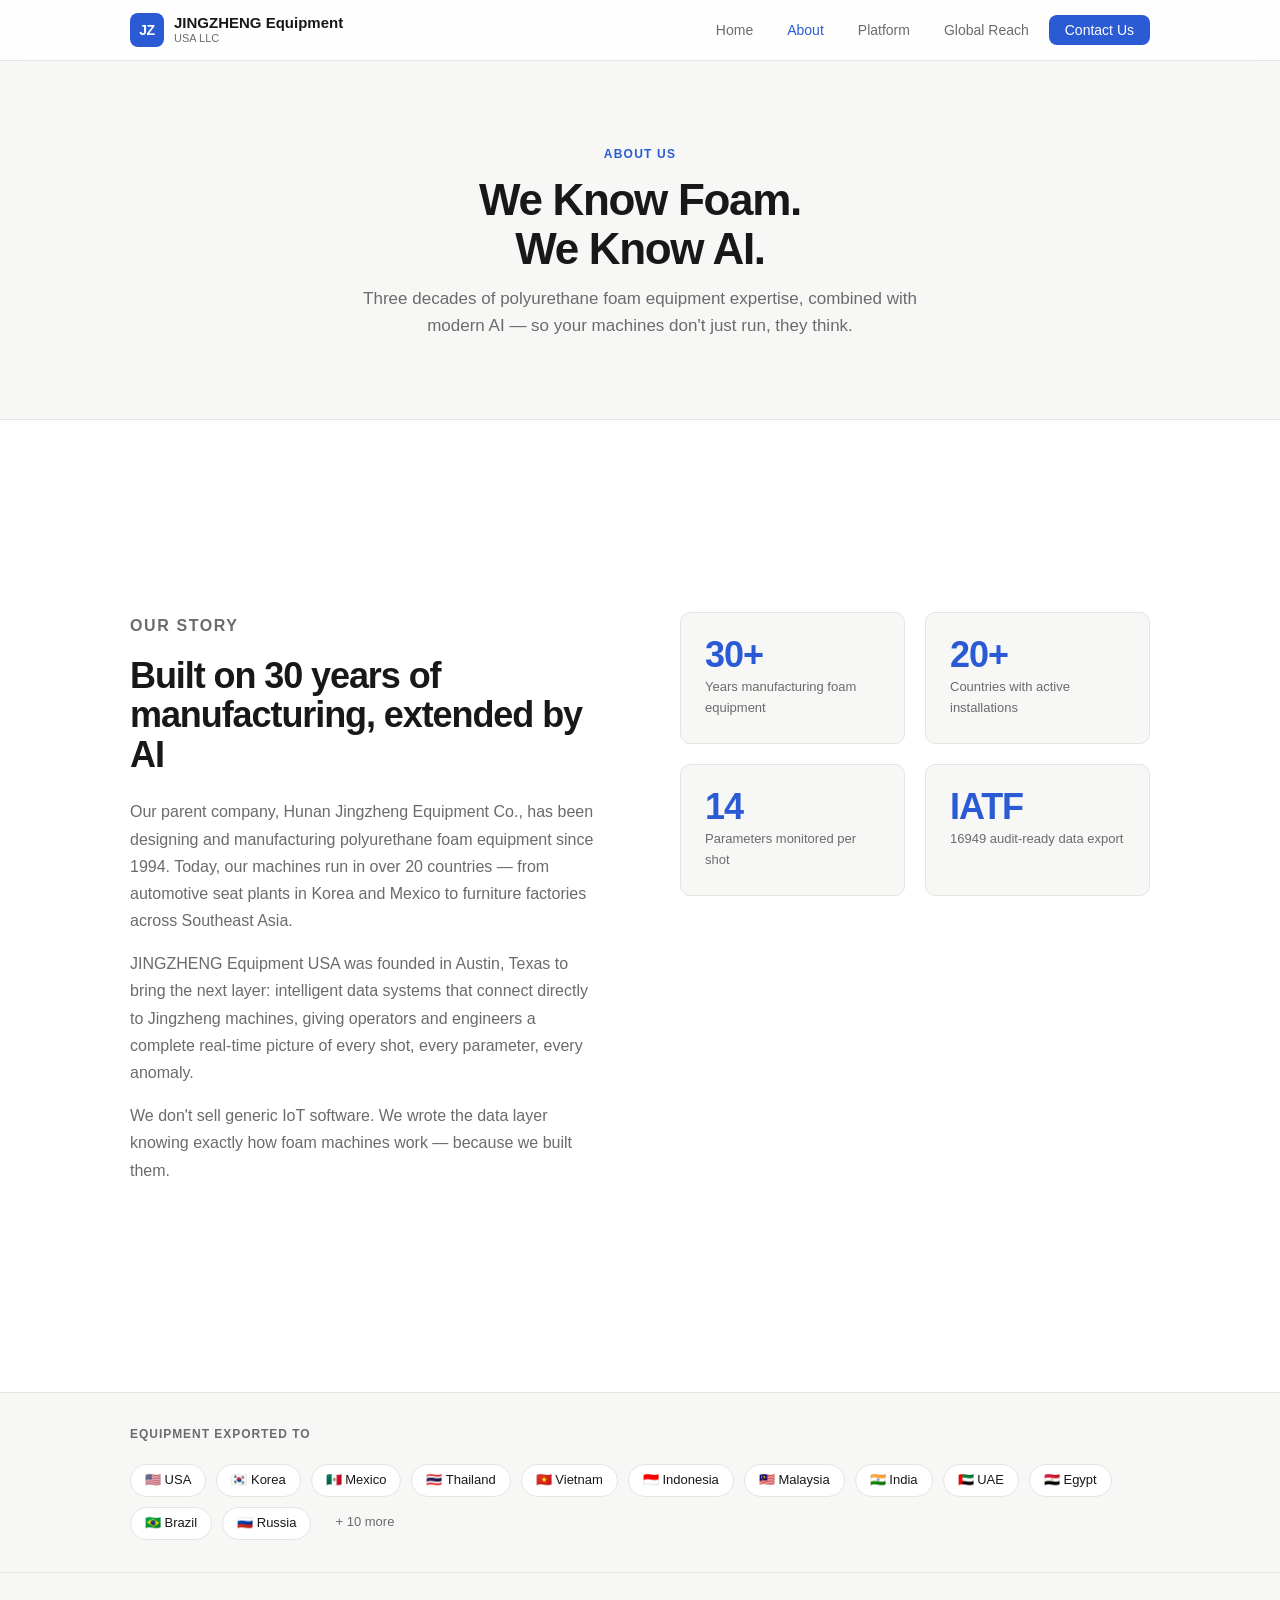
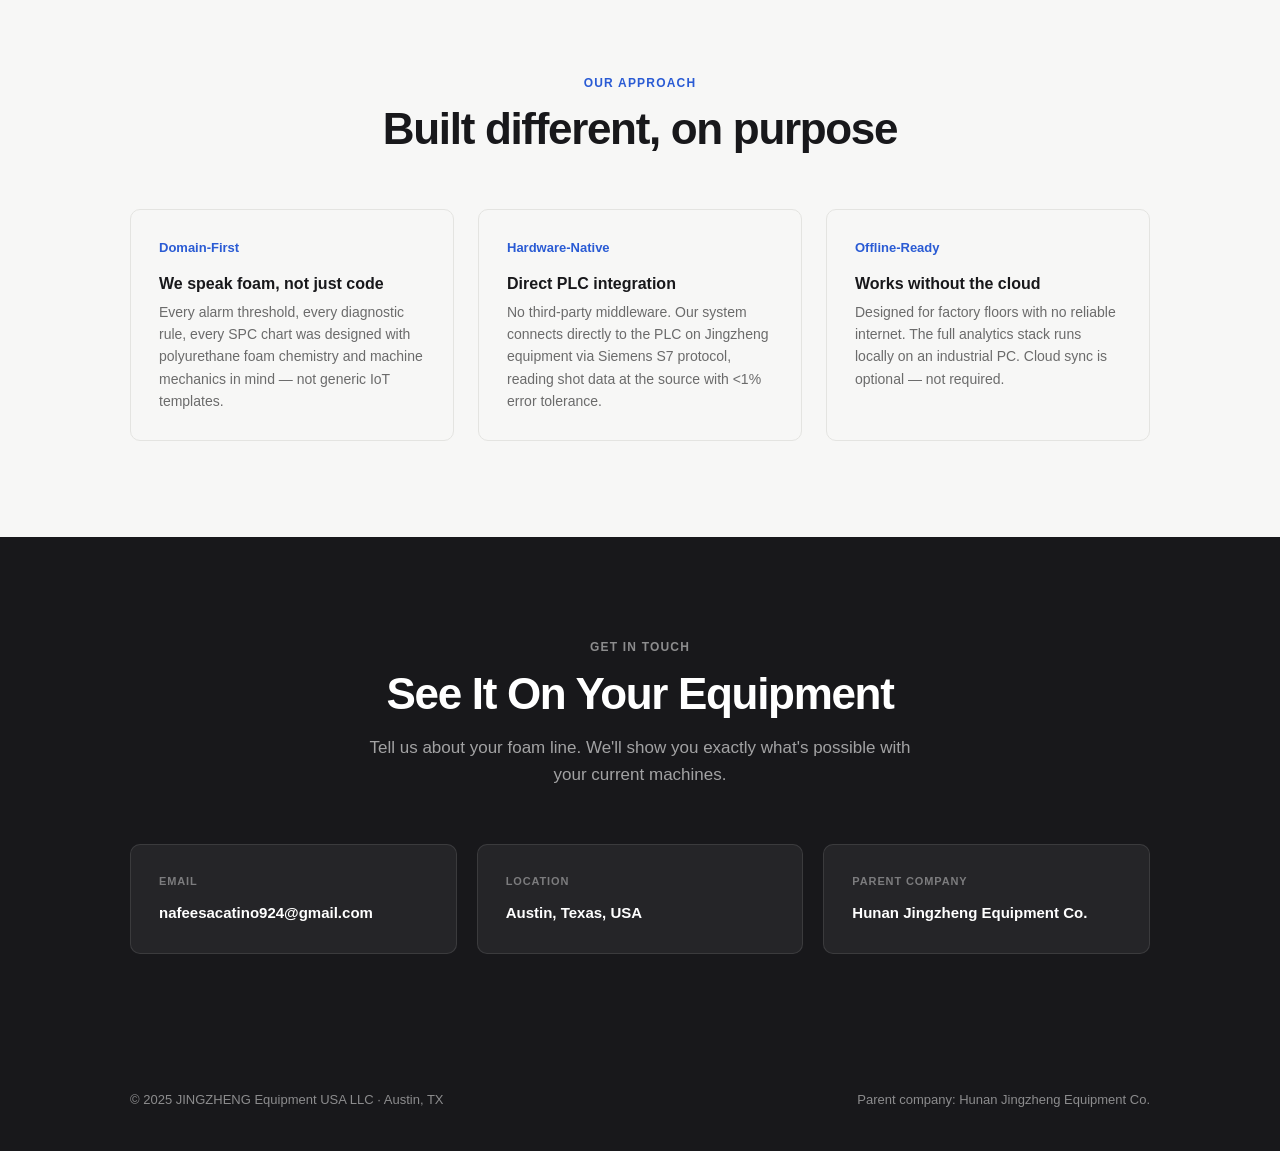
==== about.html @ a117243c "Redesign: 4-page multi-page site with D3 world map, video hero background, separate about/platform/v" ====
<!DOCTYPE html>
<html lang="en">
<head>
<meta charset="UTF-8">
<meta name="viewport" content="width=device-width, initial-scale=1.0">
<title>About — JINGZHENG Equipment USA</title>
<link rel="stylesheet" href="style.css">
<style>
.page-hero {
  padding: 140px 0 80px;
  text-align: center;
  background: var(--surface);
  border-bottom: 1px solid var(--border);
}
.page-hero .section-title { margin-bottom: 12px; }

/* story split */
.story-grid {
  display: grid;
  grid-template-columns: 1fr 1fr;
  gap: 80px;
  align-items: start;
  padding: 96px 0;
}
.story-label { margin-bottom: 8px; }
.story-text p {
  color: var(--text-muted);
  font-size: 16px;
  line-height: 1.7;
  margin-bottom: 16px;
}
.story-stats {
  display: grid;
  grid-template-columns: 1fr 1fr;
  gap: 20px;
}
.stat-card {
  background: var(--surface);
  border: 1px solid var(--border);
  border-radius: var(--radius);
  padding: 24px;
}
.stat-num {
  font-size: 36px;
  font-weight: 800;
  letter-spacing: -.03em;
  color: var(--accent);
  line-height: 1;
  margin-bottom: 4px;
}
.stat-label { font-size: 13px; color: var(--text-muted); }

/* trust strip */
.trust-strip {
  background: var(--surface);
  border-top: 1px solid var(--border);
  border-bottom: 1px solid var(--border);
  padding: 32px 0;
}
.trust-inner {
  max-width: var(--max-w);
  margin: 0 auto;
  padding: 0 40px;
}
.trust-label-text {
  font-size: 12px;
  font-weight: 700;
  letter-spacing: .08em;
  text-transform: uppercase;
  color: var(--text-muted);
  margin-bottom: 20px;
}
.trust-countries {
  display: flex;
  flex-wrap: wrap;
  gap: 10px;
}
.trust-country {
  display: inline-flex;
  align-items: center;
  gap: 6px;
  font-size: 13px;
  font-weight: 500;
  color: var(--text);
  background: var(--bg);
  border: 1px solid var(--border);
  border-radius: 100px;
  padding: 5px 14px;
}
.trust-more {
  font-size: 13px;
  color: var(--text-muted);
  padding: 5px 14px;
  font-weight: 500;
}

/* team section */
.team-grid {
  display: grid;
  grid-template-columns: repeat(3, 1fr);
  gap: 24px;
  margin-top: 48px;
}
.team-card {
  background: var(--surface);
  border: 1px solid var(--border);
  border-radius: var(--radius);
  padding: 28px;
}
.team-card h3 { font-size: 16px; font-weight: 700; margin-bottom: 4px; }
.team-card .role { font-size: 13px; color: var(--accent); font-weight: 600; margin-bottom: 12px; }
.team-card p { font-size: 14px; color: var(--text-muted); line-height: 1.6; }

/* contact */
#contact { background: var(--text); padding: 96px 0; }
#contact .section-title { color: #fff; }
#contact .section-sub { color: rgba(255,255,255,0.6); }
.contact-grid {
  display: grid;
  grid-template-columns: repeat(3, 1fr);
  gap: 20px;
  margin-top: 48px;
}
.contact-card {
  background: rgba(255,255,255,0.06);
  border: 1px solid rgba(255,255,255,0.1);
  border-radius: var(--radius);
  padding: 28px;
}
.contact-card-label {
  font-size: 11px;
  font-weight: 700;
  letter-spacing: .08em;
  text-transform: uppercase;
  color: rgba(255,255,255,0.4);
  margin-bottom: 10px;
}
.contact-card-value {
  font-size: 15px;
  font-weight: 600;
  color: #fff;
  word-break: break-all;
}
.contact-card-value a { color: #fff; text-decoration: none; }
.contact-card-value a:hover { text-decoration: underline; }

@media (max-width: 960px) {
  .story-grid { grid-template-columns: 1fr; gap: 48px; padding: 64px 0; }
  .team-grid { grid-template-columns: 1fr 1fr; }
  .contact-grid { grid-template-columns: 1fr 1fr; }
}
@media (max-width: 600px) {
  .story-stats { grid-template-columns: 1fr 1fr; }
  .team-grid { grid-template-columns: 1fr; }
  .contact-grid { grid-template-columns: 1fr; }
  .trust-inner { padding: 0 24px; }
}
</style>
</head>
<body>

<nav>
  <div class="nav-inner">
    <a href="index.html" class="nav-logo">
      <div class="logo-box">JZ</div>
      <span>JINGZHENG Equipment<small>USA LLC</small></span>
    </a>
    <button class="nav-hamburger" onclick="this.nextElementSibling.classList.toggle('open')" aria-label="Menu">
      <span></span><span></span><span></span>
    </button>
    <ul class="nav-links">
      <li><a href="index.html">Home</a></li>
      <li><a href="about.html" class="active">About</a></li>
      <li><a href="platform.html">Platform</a></li>
      <li><a href="videos.html">Global Reach</a></li>
      <li><a href="#contact" class="btn-nav">Contact Us</a></li>
    </ul>
  </div>
</nav>

<div class="page-hero">
  <div class="container">
    <p class="section-label">About Us</p>
    <h1 class="section-title">We Know Foam.<br>We Know AI.</h1>
    <p class="section-sub" style="margin: 0 auto;">Three decades of polyurethane foam equipment expertise, combined with modern AI — so your machines don't just run, they think.</p>
  </div>
</div>

<!-- Story -->
<section>
  <div class="container">
    <div class="story-grid">
      <div class="story-text fade-up">
        <p class="section-label story-label">Our Story</p>
        <h2 class="section-title" style="font-size: clamp(24px,3vw,36px); margin-bottom: 24px;">Built on 30 years of manufacturing, extended by AI</h2>
        <p>Our parent company, Hunan Jingzheng Equipment Co., has been designing and manufacturing polyurethane foam equipment since 1994. Today, our machines run in over 20 countries — from automotive seat plants in Korea and Mexico to furniture factories across Southeast Asia.</p>
        <p>JINGZHENG Equipment USA was founded in Austin, Texas to bring the next layer: intelligent data systems that connect directly to Jingzheng machines, giving operators and engineers a complete real-time picture of every shot, every parameter, every anomaly.</p>
        <p>We don't sell generic IoT software. We wrote the data layer knowing exactly how foam machines work — because we built them.</p>
      </div>
      <div class="story-stats fade-up">
        <div class="stat-card">
          <div class="stat-num">30+</div>
          <div class="stat-label">Years manufacturing foam equipment</div>
        </div>
        <div class="stat-card">
          <div class="stat-num">20+</div>
          <div class="stat-label">Countries with active installations</div>
        </div>
        <div class="stat-card">
          <div class="stat-num">14</div>
          <div class="stat-label">Parameters monitored per shot</div>
        </div>
        <div class="stat-card">
          <div class="stat-num">IATF</div>
          <div class="stat-label">16949 audit-ready data export</div>
        </div>
      </div>
    </div>
  </div>
</section>

<!-- Trust strip -->
<div class="trust-strip">
  <div class="trust-inner">
    <div class="trust-label-text">Equipment exported to</div>
    <div class="trust-countries">
      <span class="trust-country">🇺🇸 USA</span>
      <span class="trust-country">🇰🇷 Korea</span>
      <span class="trust-country">🇲🇽 Mexico</span>
      <span class="trust-country">🇹🇭 Thailand</span>
      <span class="trust-country">🇻🇳 Vietnam</span>
      <span class="trust-country">🇮🇩 Indonesia</span>
      <span class="trust-country">🇲🇾 Malaysia</span>
      <span class="trust-country">🇮🇳 India</span>
      <span class="trust-country">🇦🇪 UAE</span>
      <span class="trust-country">🇪🇬 Egypt</span>
      <span class="trust-country">🇧🇷 Brazil</span>
      <span class="trust-country">🇷🇺 Russia</span>
      <span class="trust-more">+ 10 more</span>
    </div>
  </div>
</div>

<!-- What we stand for -->
<section class="alt">
  <div class="container">
    <div class="section-header fade-up">
      <p class="section-label">Our Approach</p>
      <h2 class="section-title">Built different, on purpose</h2>
    </div>
    <div class="team-grid">
      <div class="team-card fade-up">
        <div class="role">Domain-First</div>
        <h3>We speak foam, not just code</h3>
        <p>Every alarm threshold, every diagnostic rule, every SPC chart was designed with polyurethane foam chemistry and machine mechanics in mind — not generic IoT templates.</p>
      </div>
      <div class="team-card fade-up">
        <div class="role">Hardware-Native</div>
        <h3>Direct PLC integration</h3>
        <p>No third-party middleware. Our system connects directly to the PLC on Jingzheng equipment via Siemens S7 protocol, reading shot data at the source with &lt;1% error tolerance.</p>
      </div>
      <div class="team-card fade-up">
        <div class="role">Offline-Ready</div>
        <h3>Works without the cloud</h3>
        <p>Designed for factory floors with no reliable internet. The full analytics stack runs locally on an industrial PC. Cloud sync is optional — not required.</p>
      </div>
    </div>
  </div>
</section>

<!-- Contact -->
<section id="contact">
  <div class="container">
    <div class="section-header">
      <p class="section-label" style="color: rgba(255,255,255,0.5);">Get in Touch</p>
      <h2 class="section-title" style="color: #fff;">See It On Your Equipment</h2>
      <p class="section-sub" style="color: rgba(255,255,255,0.6); margin: 0 auto;">Tell us about your foam line. We'll show you exactly what's possible with your current machines.</p>
    </div>
    <div class="contact-grid">
      <div class="contact-card fade-up">
        <div class="contact-card-label">Email</div>
        <div class="contact-card-value">
          <a href="mailto:nafeesacatino924@gmail.com">nafeesacatino924@gmail.com</a>
        </div>
      </div>
      <div class="contact-card fade-up">
        <div class="contact-card-label">Location</div>
        <div class="contact-card-value">Austin, Texas, USA</div>
      </div>
      <div class="contact-card fade-up">
        <div class="contact-card-label">Parent Company</div>
        <div class="contact-card-value">
          <a href="https://www.jzsb.com" target="_blank">Hunan Jingzheng Equipment Co.</a>
        </div>
      </div>
    </div>
  </div>
</section>

<footer>
  <div class="footer-inner">
    <span>© 2025 JINGZHENG Equipment USA LLC · Austin, TX</span>
    <span>Parent company: <a href="https://www.jzsb.com" target="_blank">Hunan Jingzheng Equipment Co.</a></span>
  </div>
</footer>

<script>
  const obs = new IntersectionObserver(entries => {
    entries.forEach(e => { if (e.isIntersecting) { e.target.classList.add('visible'); obs.unobserve(e.target); } });
  }, { threshold: 0.12 });
  document.querySelectorAll('.fade-up').forEach(el => obs.observe(el));
</script>
</body>
</html>
---- style.css ----
:root {
  --bg:          #ffffff;
  --surface:     #f7f7f6;
  --surface2:    #efefed;
  --border:      #e4e4e1;
  --accent:      #2a5bd4;
  --accent-dim:  #eef2fc;
  --text:        #18181b;
  --text-muted:  #6b6b6b;
  --radius:      10px;
  --max-w:       1100px;
}

*, *::before, *::after { box-sizing: border-box; margin: 0; padding: 0; }

html { scroll-behavior: smooth; }

body {
  font-family: -apple-system, BlinkMacSystemFont, 'Segoe UI', sans-serif;
  background: var(--bg);
  color: var(--text);
  line-height: 1.6;
}

/* ── NAV ── */
nav {
  position: fixed;
  top: 0; left: 0; right: 0;
  z-index: 100;
  background: rgba(255,255,255,0.88);
  backdrop-filter: blur(12px);
  border-bottom: 1px solid var(--border);
}
.nav-inner {
  max-width: var(--max-w);
  margin: 0 auto;
  padding: 0 40px;
  height: 60px;
  display: flex;
  align-items: center;
  justify-content: space-between;
}
.nav-logo {
  display: flex;
  align-items: center;
  gap: 10px;
  text-decoration: none;
  font-weight: 700;
  font-size: 15px;
  color: var(--text);
}
.nav-logo .logo-box {
  width: 34px; height: 34px;
  background: var(--accent);
  border-radius: 8px;
  display: flex; align-items: center; justify-content: center;
  color: #fff;
  font-weight: 800;
  font-size: 14px;
  letter-spacing: -0.5px;
}
.nav-logo span { line-height: 1.2; }
.nav-logo small { display: block; font-weight: 400; font-size: 11px; color: var(--text-muted); }
.nav-links {
  display: flex;
  align-items: center;
  gap: 6px;
  list-style: none;
}
.nav-links a {
  text-decoration: none;
  color: var(--text-muted);
  font-size: 14px;
  font-weight: 500;
  padding: 6px 14px;
  border-radius: 6px;
  transition: color .15s, background .15s;
}
.nav-links a:hover { color: var(--text); background: var(--surface); }
.nav-links a.active { color: var(--accent); }
.nav-links .btn-nav {
  background: var(--accent);
  color: #fff !important;
  padding: 7px 16px;
  border-radius: 8px;
}
.nav-links .btn-nav:hover { background: #1e4bbf; }

/* hamburger */
.nav-hamburger {
  display: none;
  flex-direction: column;
  gap: 5px;
  cursor: pointer;
  padding: 4px;
  background: none;
  border: none;
}
.nav-hamburger span {
  width: 22px; height: 2px;
  background: var(--text);
  border-radius: 2px;
  transition: .2s;
}

/* ── CONTAINER ── */
.container {
  width: 100%;
  max-width: var(--max-w);
  margin: 0 auto;
  padding: 0 40px;
}

/* ── BUTTONS ── */
.btn {
  display: inline-flex;
  align-items: center;
  gap: 6px;
  padding: 13px 24px;
  border-radius: 9px;
  font-size: 15px;
  font-weight: 600;
  text-decoration: none;
  cursor: pointer;
  border: none;
  transition: all .15s;
}
.btn-primary { background: var(--accent); color: #fff; }
.btn-primary:hover { background: #1e4bbf; }
.btn-outline { background: transparent; color: var(--text); border: 1.5px solid var(--border); }
.btn-outline:hover { border-color: var(--text); background: var(--surface); }
.btn-white { background: #fff; color: var(--text); }
.btn-white:hover { background: #f0f0f0; }
.btn-outline-white { background: transparent; color: #fff; border: 1.5px solid rgba(255,255,255,0.4); }
.btn-outline-white:hover { border-color: #fff; background: rgba(255,255,255,0.08); }

/* ── SECTION DEFAULTS ── */
section { padding: 96px 0; }
section.alt { background: var(--surface); }
section.dark { background: var(--text); }

.section-label {
  display: inline-block;
  font-size: 12px;
  font-weight: 700;
  letter-spacing: .1em;
  text-transform: uppercase;
  color: var(--accent);
  margin-bottom: 12px;
}
.section-title {
  font-size: clamp(28px, 4vw, 44px);
  font-weight: 800;
  letter-spacing: -.03em;
  line-height: 1.1;
  color: var(--text);
  margin-bottom: 16px;
}
.section-sub {
  font-size: 17px;
  color: var(--text-muted);
  line-height: 1.6;
  max-width: 560px;
}
.section-header { text-align: center; margin-bottom: 56px; }
.section-header .section-sub { margin: 0 auto; }

/* ── FADE UP ── */
.fade-up {
  opacity: 0;
  transform: translateY(20px);
  transition: opacity .5s ease, transform .5s ease;
}
.fade-up.visible { opacity: 1; transform: none; }

/* ── FOOTER ── */
footer {
  background: var(--text);
  color: rgba(255,255,255,0.5);
  padding: 40px 0;
  font-size: 13px;
}
.footer-inner {
  max-width: var(--max-w);
  margin: 0 auto;
  padding: 0 40px;
  display: flex;
  align-items: center;
  justify-content: space-between;
  flex-wrap: wrap;
  gap: 12px;
}
.footer-inner a { color: rgba(255,255,255,0.5); text-decoration: none; }
.footer-inner a:hover { color: #fff; }

/* ── RESPONSIVE ── */
@media (max-width: 768px) {
  .nav-links { display: none; flex-direction: column; position: absolute; top: 60px; left: 0; right: 0; background: #fff; border-bottom: 1px solid var(--border); padding: 12px 16px; }
  .nav-links.open { display: flex; }
  .nav-hamburger { display: flex; }
  .container { padding: 0 24px; }
  section { padding: 64px 0; }
  .footer-inner { flex-direction: column; text-align: center; }
}
@media (max-width: 420px) {
  .nav-inner { padding: 0 16px; }
}
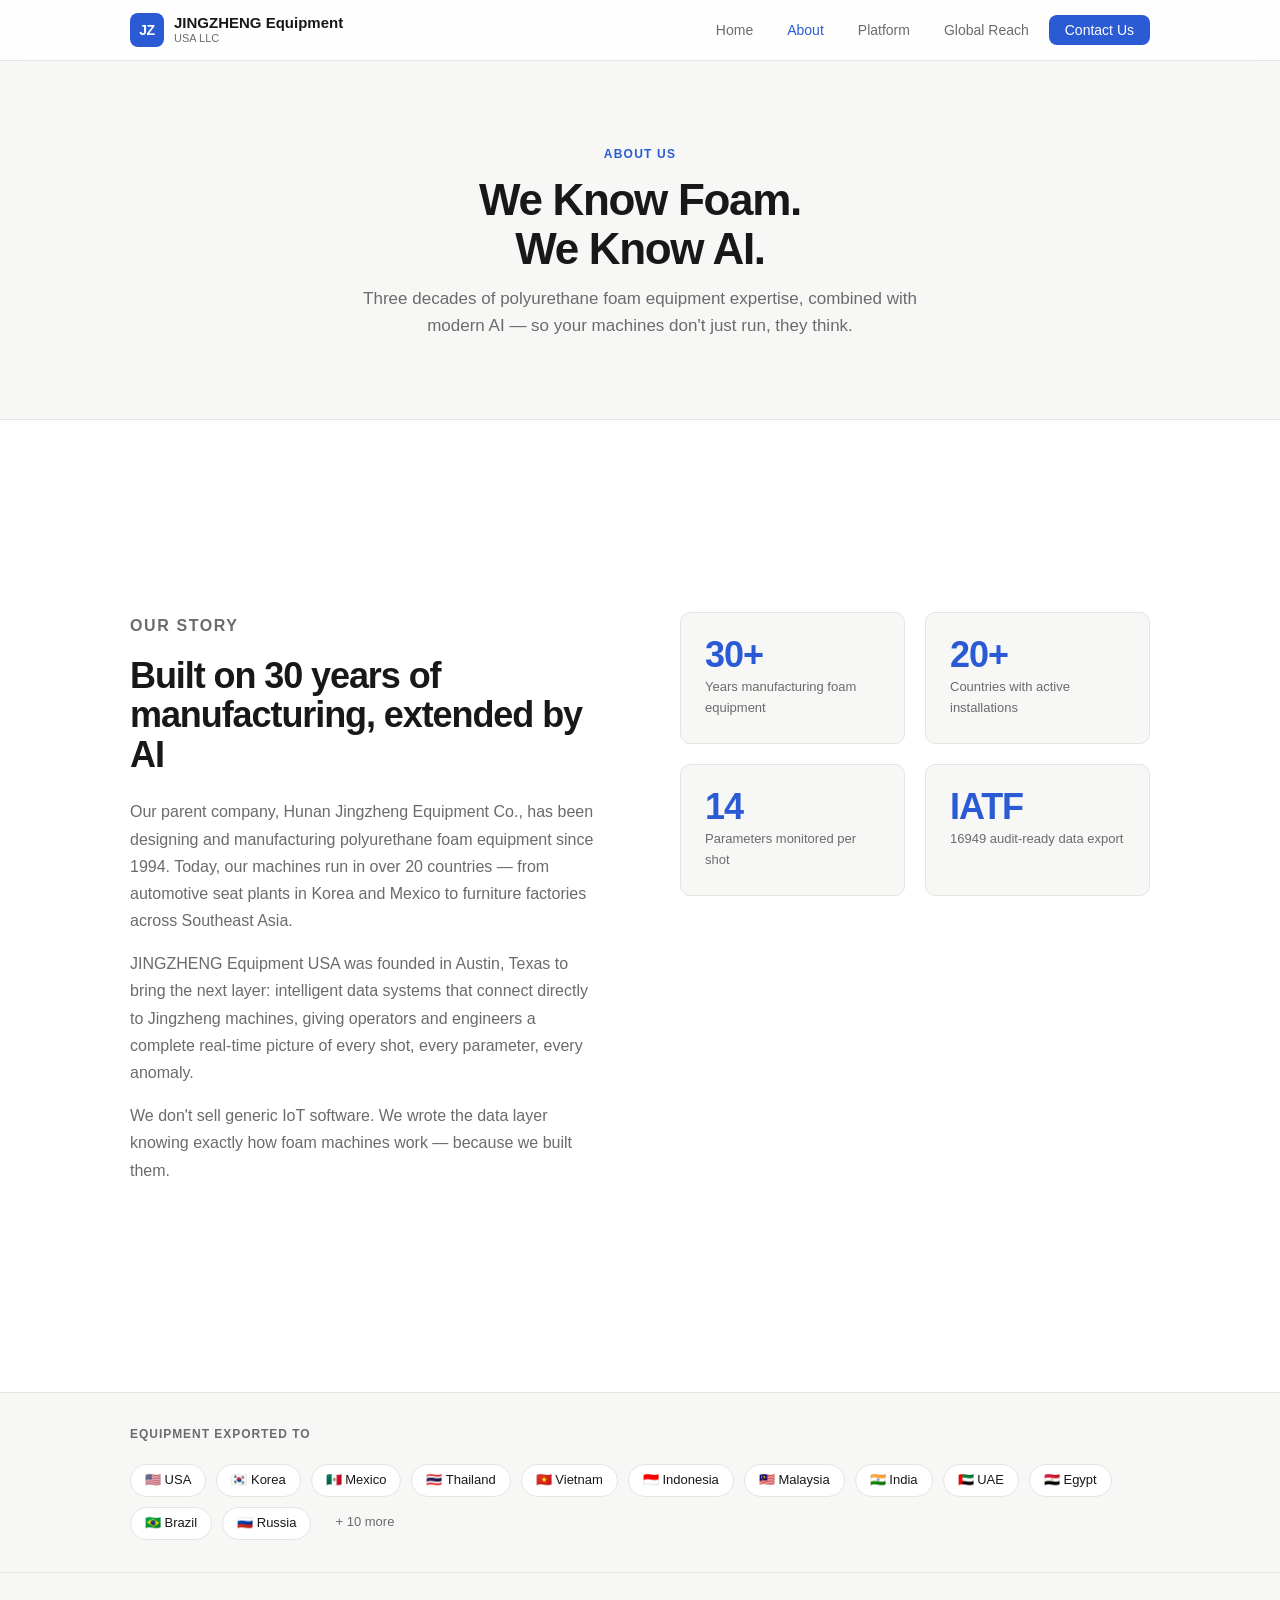
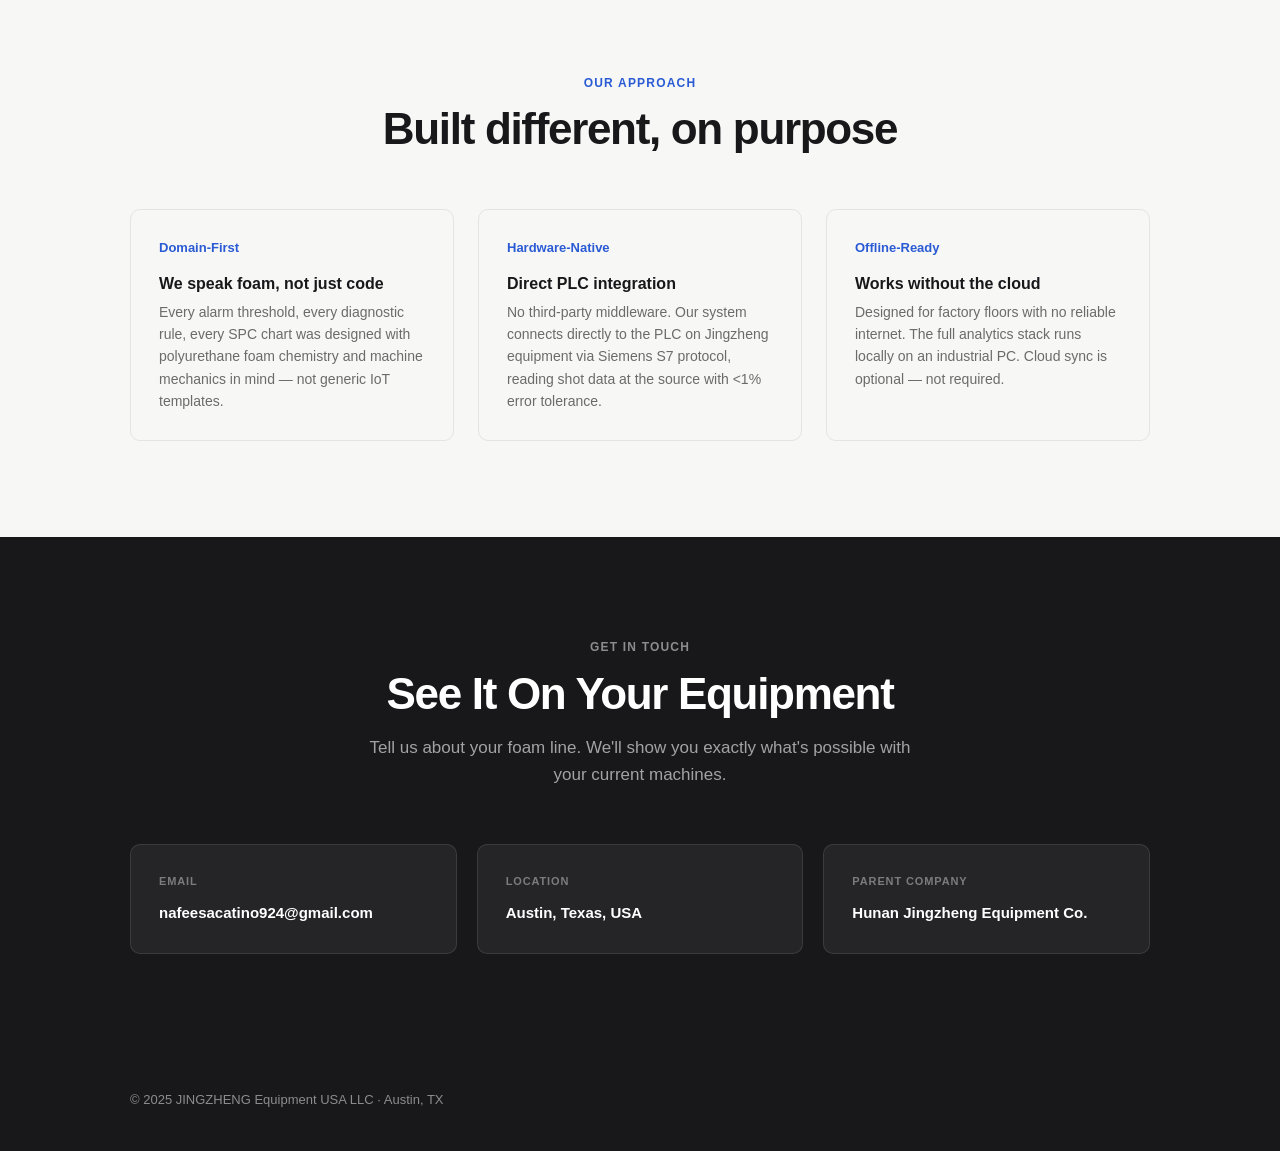
==== commit 31eca44d: "Clean homepage grid, AI-focused platform copy, photo+video map, remove parent company links" ====
--- a/about.html
+++ b/about.html
@@ -300,7 +300,6 @@
 <footer>
   <div class="footer-inner">
     <span>© 2025 JINGZHENG Equipment USA LLC · Austin, TX</span>
-    <span>Parent company: <a href="https://www.jzsb.com" target="_blank">Hunan Jingzheng Equipment Co.</a></span>
   </div>
 </footer>
 
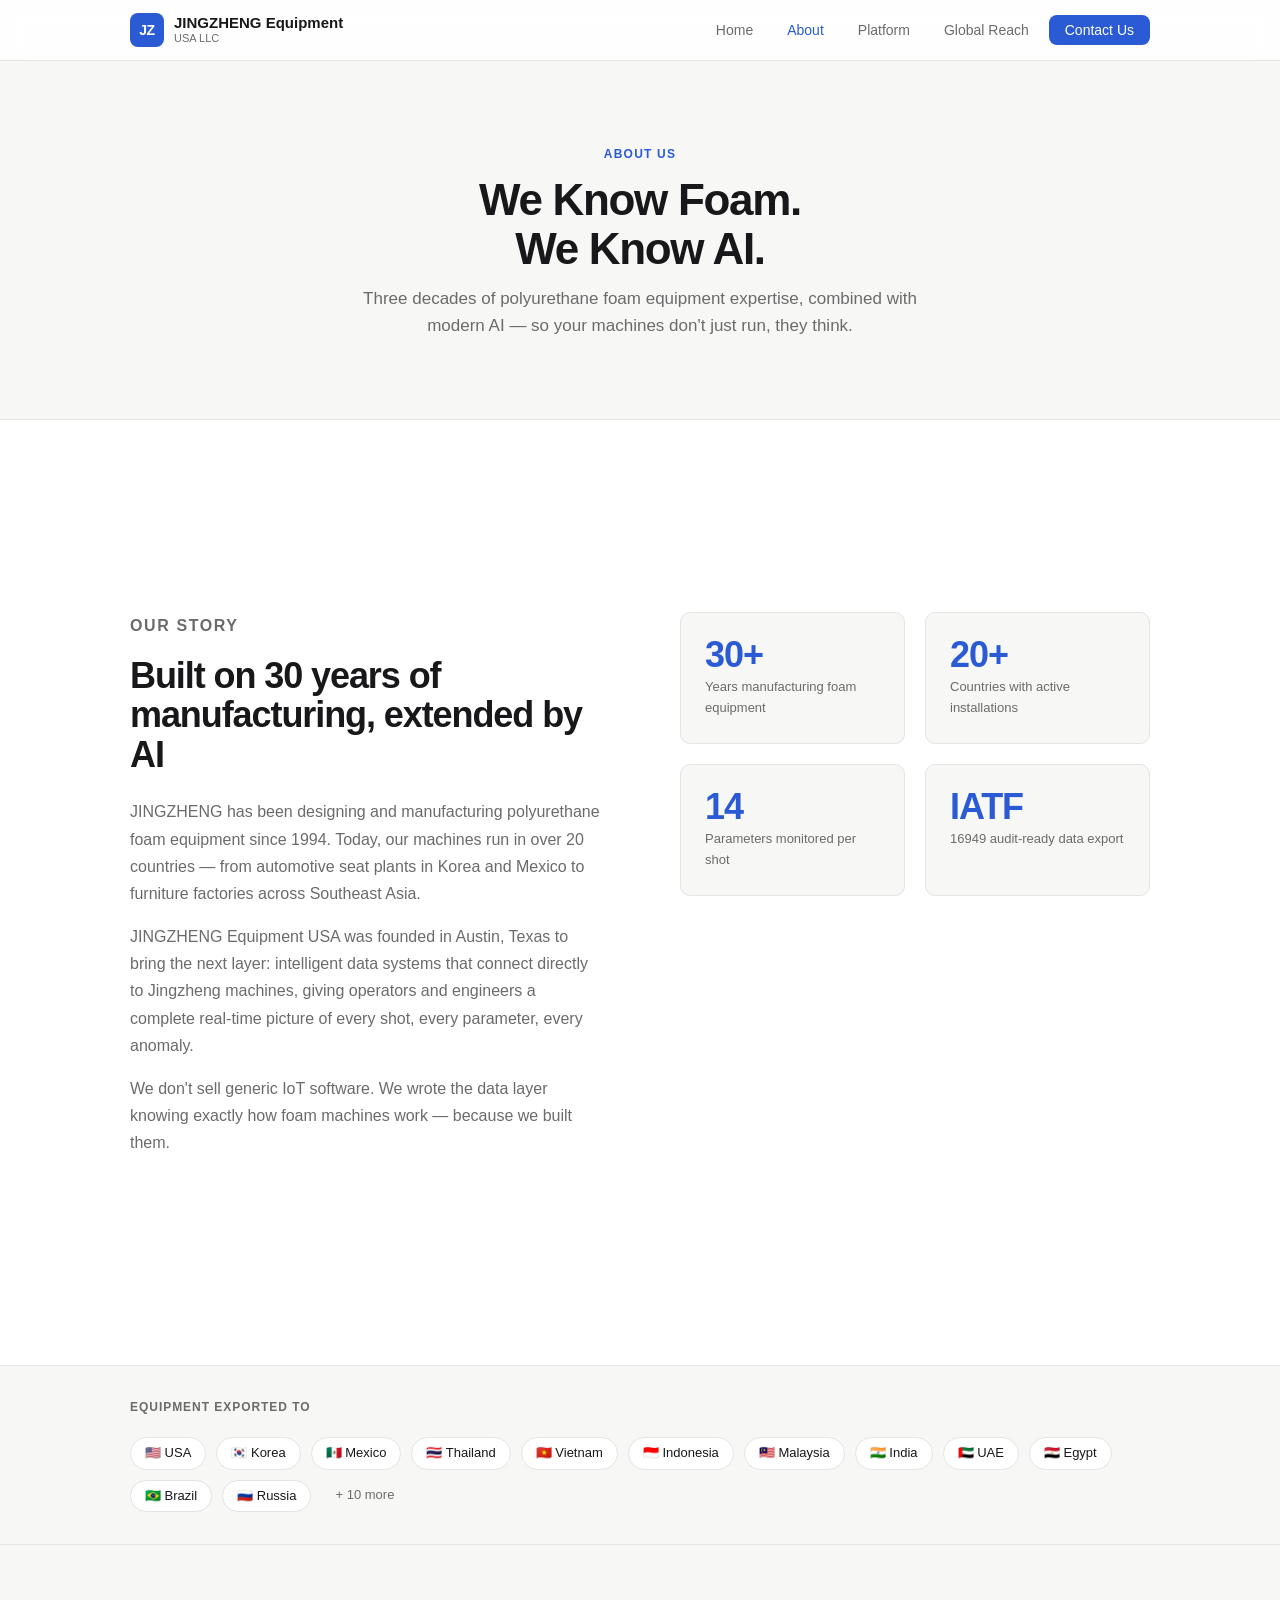
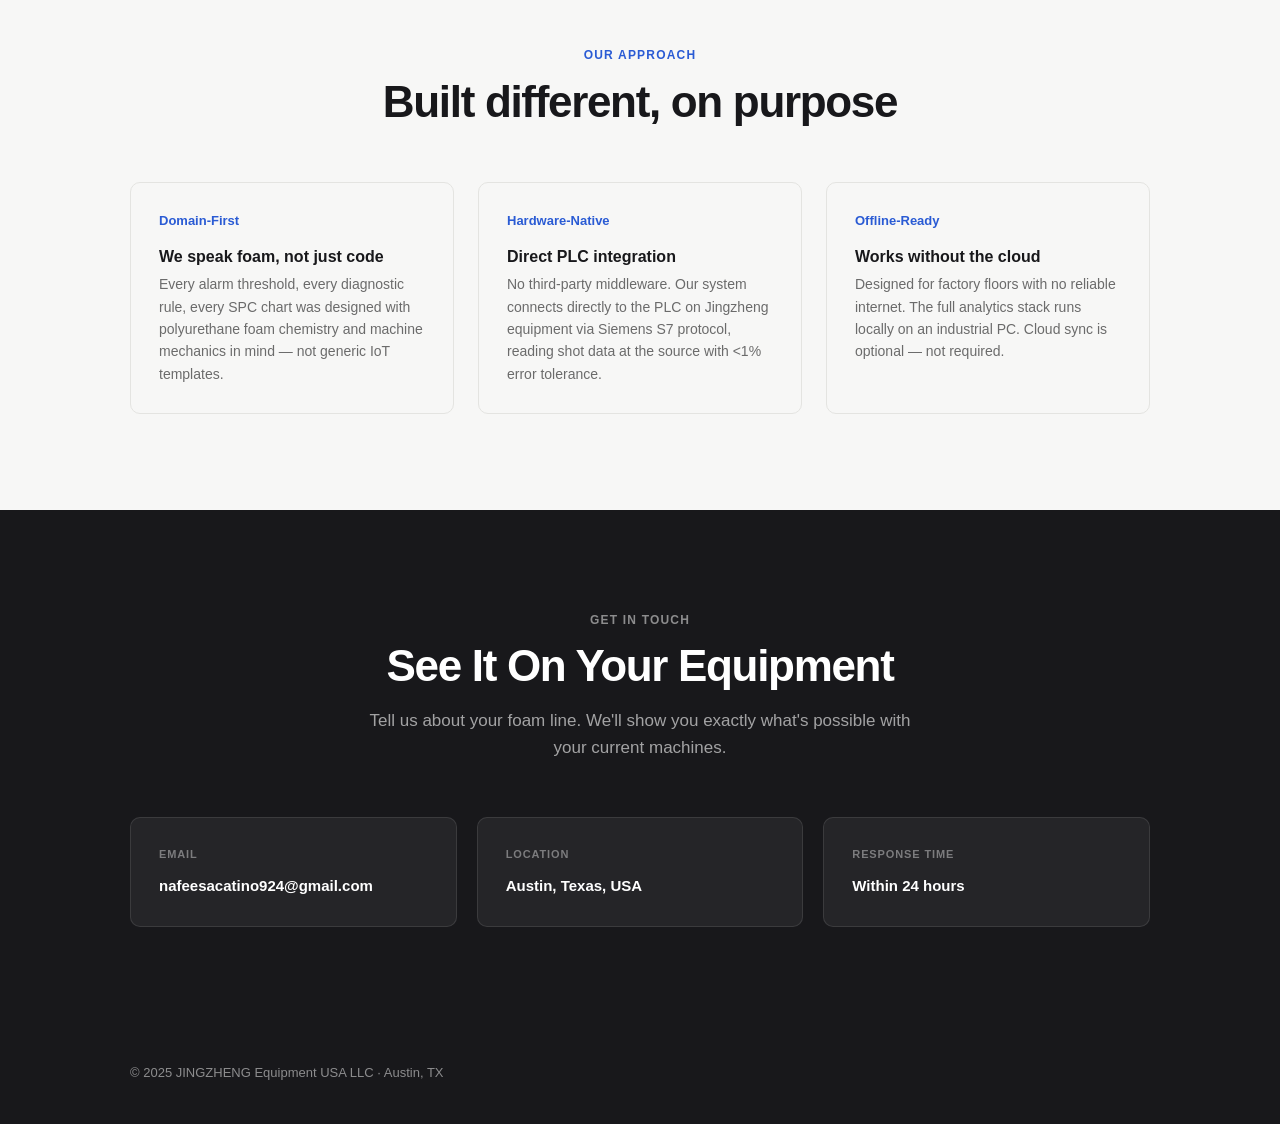
==== commit 7c211c70: "Remove emoji icons, video section from platform; remove parent company links from about" ====
--- a/about.html
+++ b/about.html
@@ -193,7 +193,7 @@
       <div class="story-text fade-up">
         <p class="section-label story-label">Our Story</p>
         <h2 class="section-title" style="font-size: clamp(24px,3vw,36px); margin-bottom: 24px;">Built on 30 years of manufacturing, extended by AI</h2>
-        <p>Our parent company, Hunan Jingzheng Equipment Co., has been designing and manufacturing polyurethane foam equipment since 1994. Today, our machines run in over 20 countries — from automotive seat plants in Korea and Mexico to furniture factories across Southeast Asia.</p>
+        <p>JINGZHENG has been designing and manufacturing polyurethane foam equipment since 1994. Today, our machines run in over 20 countries — from automotive seat plants in Korea and Mexico to furniture factories across Southeast Asia.</p>
         <p>JINGZHENG Equipment USA was founded in Austin, Texas to bring the next layer: intelligent data systems that connect directly to Jingzheng machines, giving operators and engineers a complete real-time picture of every shot, every parameter, every anomaly.</p>
         <p>We don't sell generic IoT software. We wrote the data layer knowing exactly how foam machines work — because we built them.</p>
       </div>
@@ -288,10 +288,8 @@
         <div class="contact-card-value">Austin, Texas, USA</div>
       </div>
       <div class="contact-card fade-up">
-        <div class="contact-card-label">Parent Company</div>
-        <div class="contact-card-value">
-          <a href="https://www.jzsb.com" target="_blank">Hunan Jingzheng Equipment Co.</a>
-        </div>
+        <div class="contact-card-label">Response Time</div>
+        <div class="contact-card-value">Within 24 hours</div>
       </div>
     </div>
   </div>
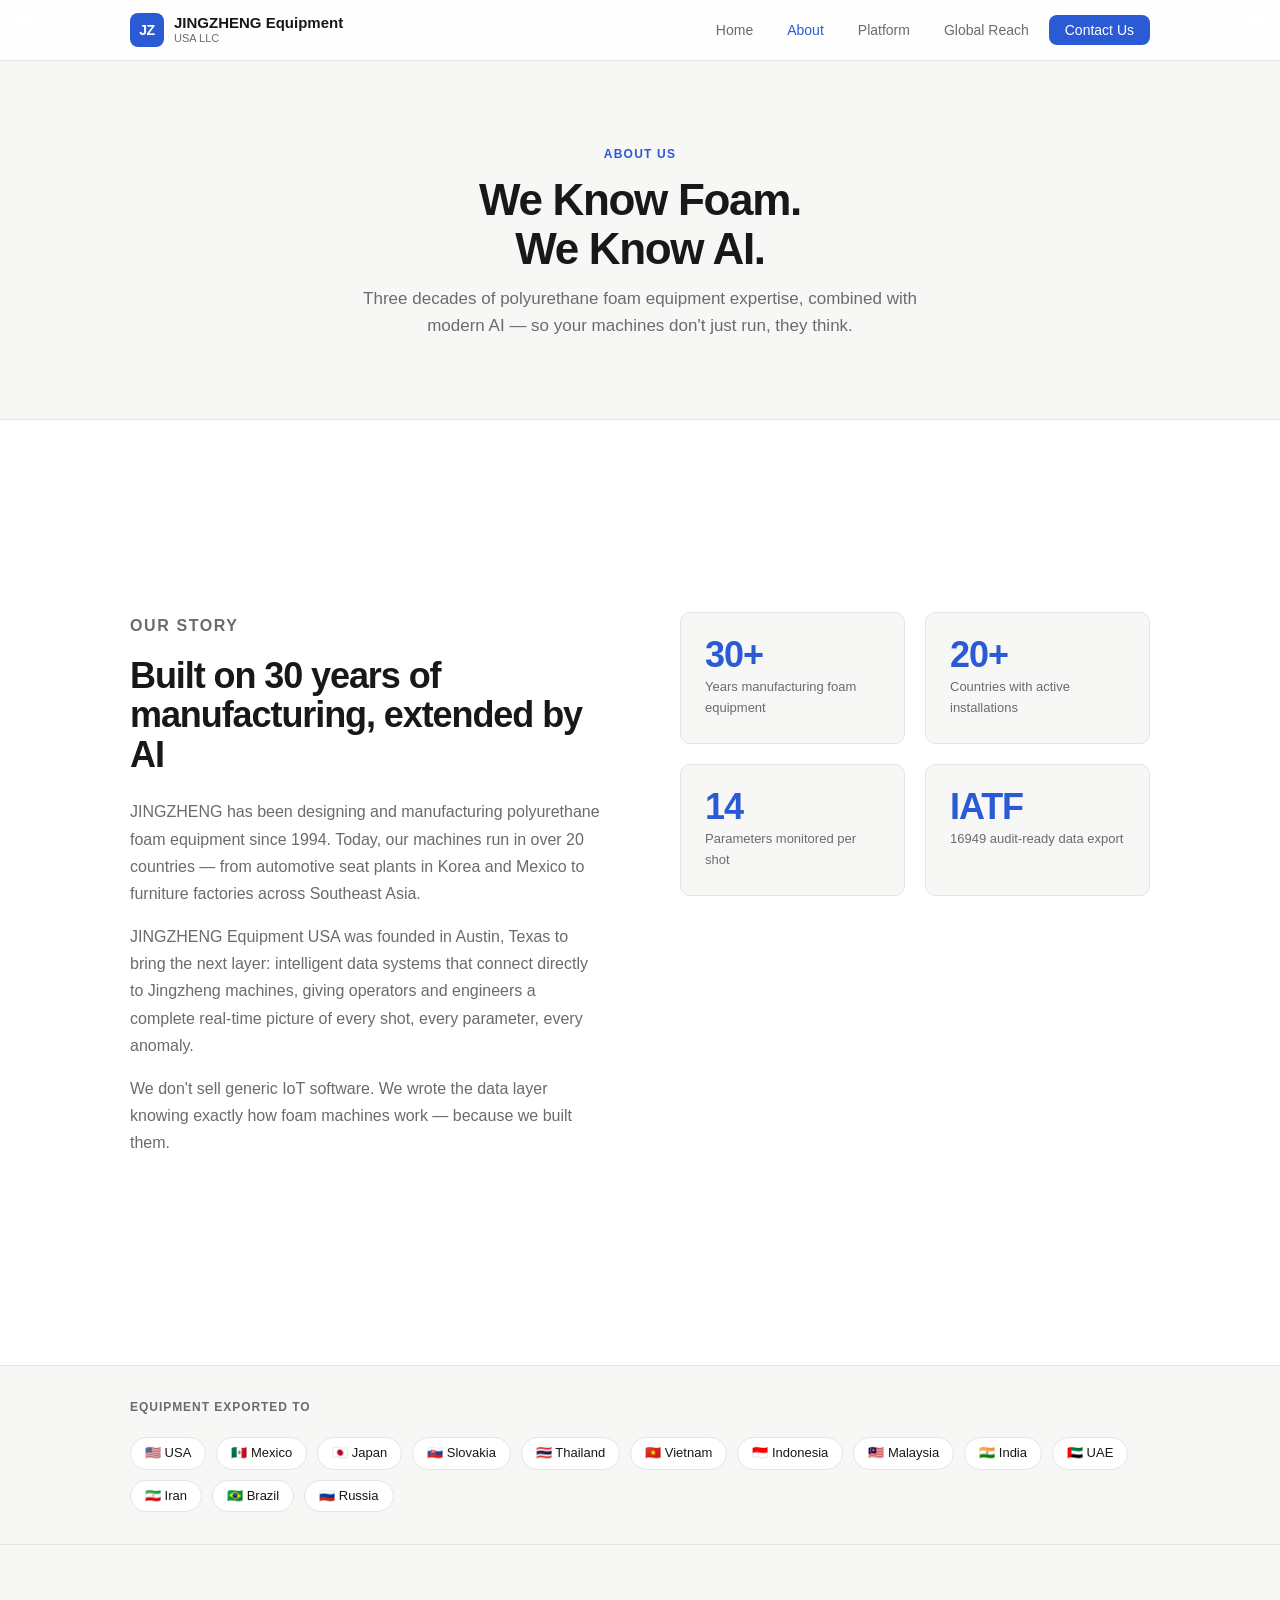
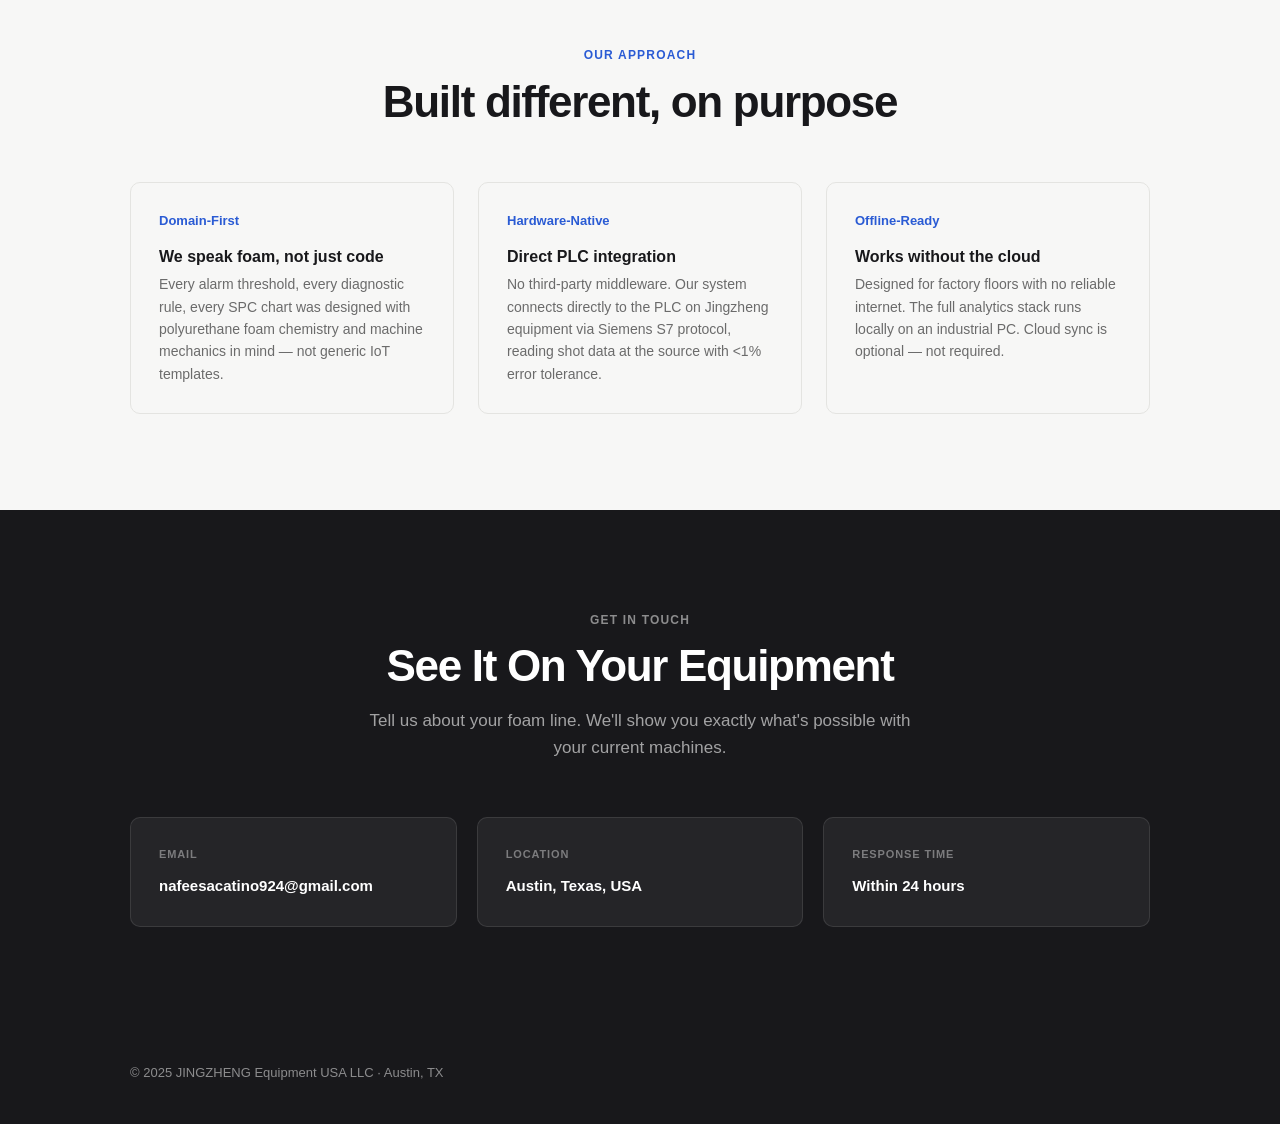
==== commit 2c9e5ff7: "Fix country list: remove Korea/Egypt, add Japan/Slovakia/Iran/Russia" ====
--- a/about.html
+++ b/about.html
@@ -225,18 +225,18 @@
     <div class="trust-label-text">Equipment exported to</div>
     <div class="trust-countries">
       <span class="trust-country">🇺🇸 USA</span>
-      <span class="trust-country">🇰🇷 Korea</span>
       <span class="trust-country">🇲🇽 Mexico</span>
+      <span class="trust-country">🇯🇵 Japan</span>
+      <span class="trust-country">🇸🇰 Slovakia</span>
       <span class="trust-country">🇹🇭 Thailand</span>
       <span class="trust-country">🇻🇳 Vietnam</span>
       <span class="trust-country">🇮🇩 Indonesia</span>
       <span class="trust-country">🇲🇾 Malaysia</span>
       <span class="trust-country">🇮🇳 India</span>
       <span class="trust-country">🇦🇪 UAE</span>
-      <span class="trust-country">🇪🇬 Egypt</span>
+      <span class="trust-country">🇮🇷 Iran</span>
       <span class="trust-country">🇧🇷 Brazil</span>
       <span class="trust-country">🇷🇺 Russia</span>
-      <span class="trust-more">+ 10 more</span>
     </div>
   </div>
 </div>
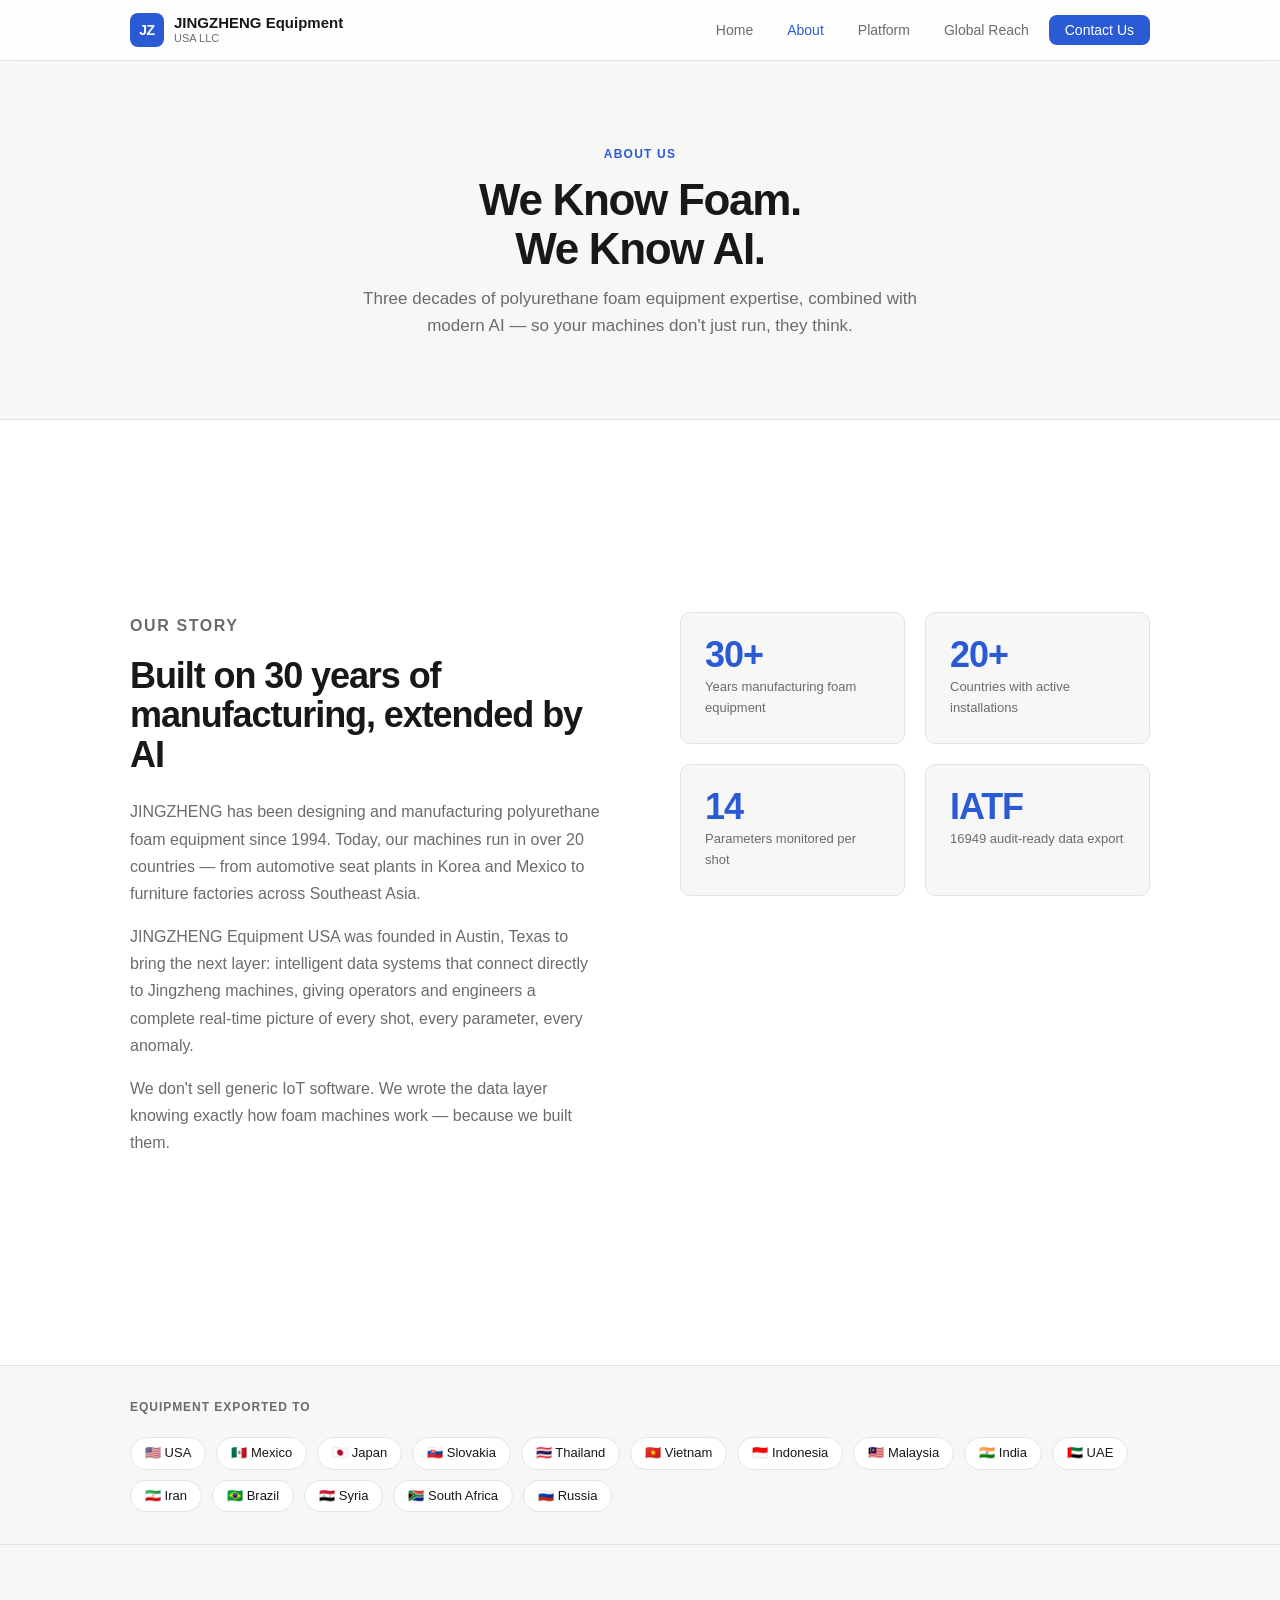
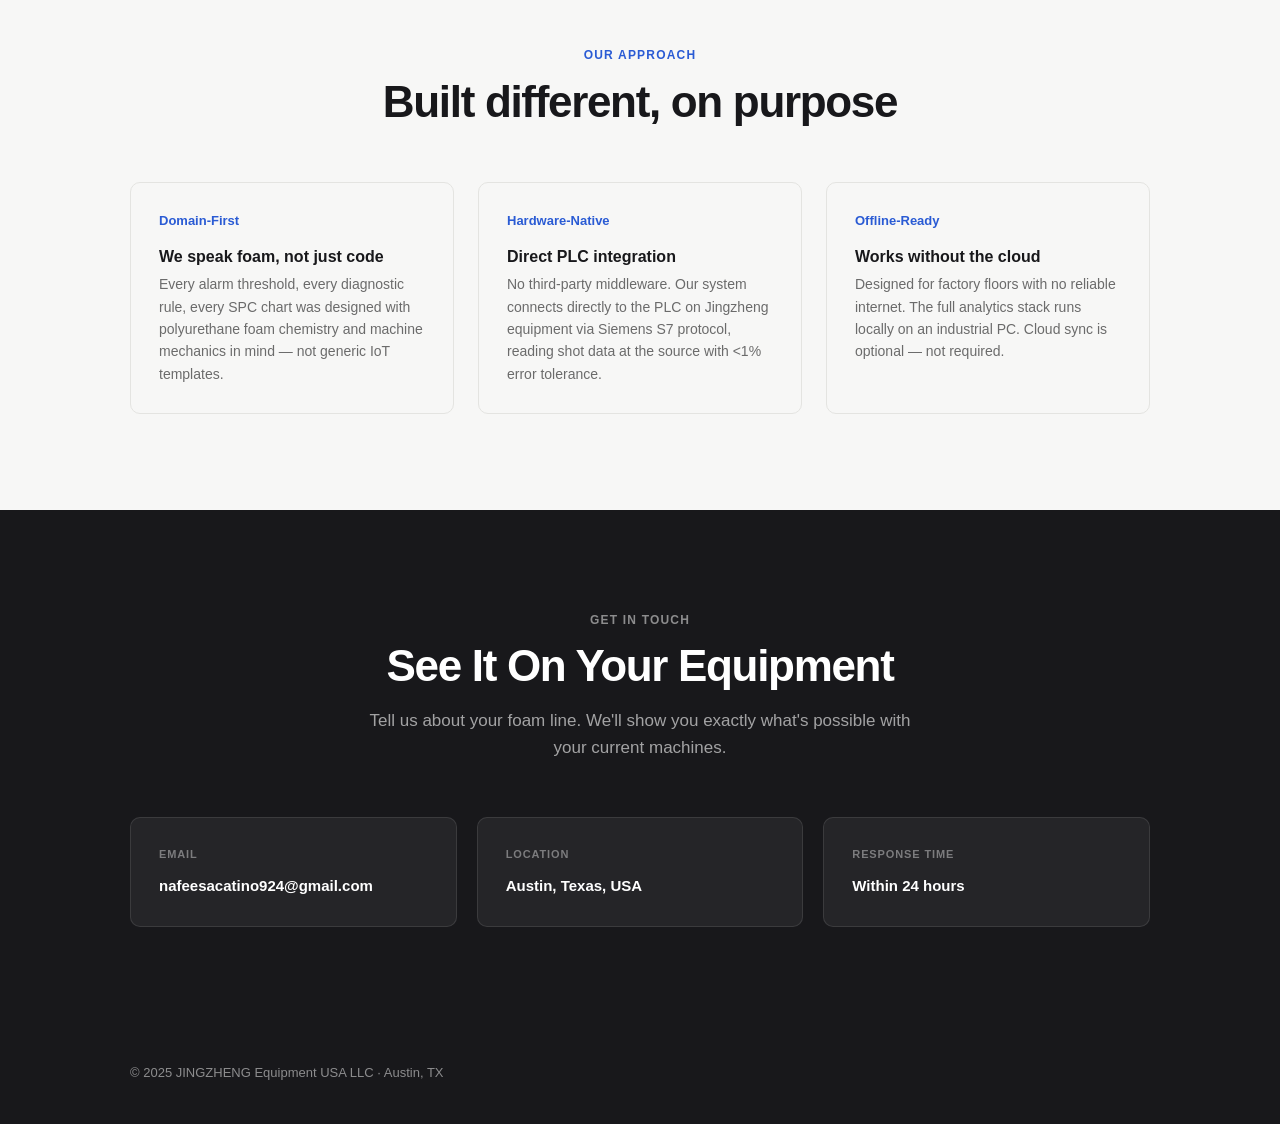
==== commit 459f72b1: "Add Syria and South Africa to country list and world map Co-Authored-By: Claude Sonnet 4.6 <noreply@" ====
--- a/about.html
+++ b/about.html
@@ -236,6 +236,8 @@
       <span class="trust-country">🇦🇪 UAE</span>
       <span class="trust-country">🇮🇷 Iran</span>
       <span class="trust-country">🇧🇷 Brazil</span>
+      <span class="trust-country">🇸🇾 Syria</span>
+      <span class="trust-country">🇿🇦 South Africa</span>
       <span class="trust-country">🇷🇺 Russia</span>
     </div>
   </div>
